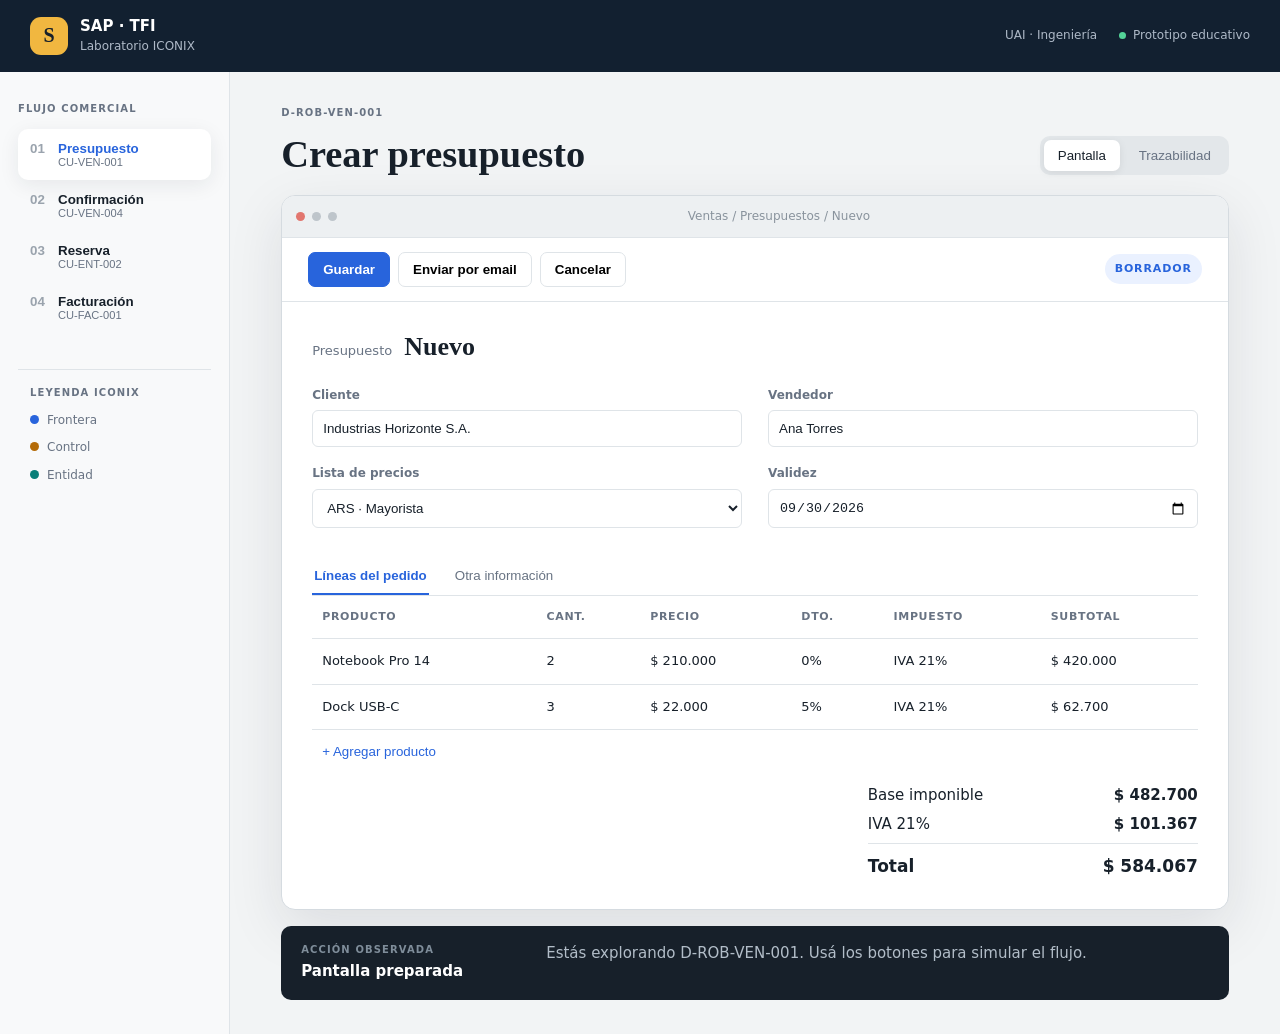
==== prototipo/index.html @ 8faf0b65 "feat(prototipo): agregar pantallas trazables ICONIX Co-authored-by: wsf <alejandro.sartorio@gmail.co" ====
<!doctype html>
<html lang="es">
<head>
  <meta charset="utf-8">
  <meta name="viewport" content="width=device-width, initial-scale=1">
  <meta name="description" content="Prototipo educativo de fronteras ICONIX para SAP-TFI-2026">
  <title>Prototipo ICONIX · SAP-TFI-2026</title>
  <link rel="stylesheet" href="styles.css">
</head>
<body>
  <header class="topbar">
    <a class="brand" href="#presupuesto" aria-label="Ir al inicio">
      <span class="brand-mark">S</span>
      <span><strong>SAP · TFI</strong><small>Laboratorio ICONIX</small></span>
    </a>
    <div class="course"><span>UAI · Ingeniería</span><span class="status-dot">Prototipo educativo</span></div>
  </header>

  <main class="workspace">
    <aside class="sidebar" aria-label="Escenarios">
      <p class="eyebrow">Flujo comercial</p>
      <nav id="scenario-nav">
        <button class="nav-item active" data-scenario="presupuesto"><span>01</span>Presupuesto<small>CU-VEN-001</small></button>
        <button class="nav-item" data-scenario="confirmacion"><span>02</span>Confirmación<small>CU-VEN-004</small></button>
        <button class="nav-item" data-scenario="reserva"><span>03</span>Reserva<small>CU-ENT-002</small></button>
        <button class="nav-item" data-scenario="factura"><span>04</span>Facturación<small>CU-FAC-001</small></button>
      </nav>
      <div class="legend">
        <p class="eyebrow">Leyenda ICONIX</p>
        <span><i class="dot boundary"></i>Frontera</span>
        <span><i class="dot control"></i>Control</span>
        <span><i class="dot entity"></i>Entidad</span>
      </div>
    </aside>

    <section class="stage">
      <div class="stage-heading">
        <div><p class="eyebrow" id="diagram-id">D-ROB-VEN-001</p><h1 id="screen-title">Crear presupuesto</h1></div>
        <div class="view-switch" aria-label="Vista del prototipo">
          <button class="active" data-view="ui">Pantalla</button>
          <button data-view="trace">Trazabilidad</button>
        </div>
      </div>

      <div id="ui-view" class="view active">
        <div class="browser-frame">
          <div class="browser-bar"><span></span><span></span><span></span><p>Ventas / Presupuestos / Nuevo</p></div>
          <div class="app-shell">
            <div class="actionbar">
              <div id="primary-actions"></div>
              <span class="record-state" id="record-state">BORRADOR</span>
            </div>

            <div id="screen-presupuesto" class="screen active">
              <div class="form-title"><span>Presupuesto</span><strong id="order-name">Nuevo</strong></div>
              <div class="form-grid">
                <label>Cliente<input id="customer" value="Industrias Horizonte S.A."></label>
                <label>Vendedor<input value="Ana Torres"></label>
                <label>Lista de precios<select><option>ARS · Mayorista</option></select></label>
                <label>Validez<input type="date" value="2026-09-30"></label>
              </div>
              <div class="tabs"><button class="active">Líneas del pedido</button><button>Otra información</button></div>
              <div class="table-wrap"><table><thead><tr><th>Producto</th><th>Cant.</th><th>Precio</th><th>Dto.</th><th>Impuesto</th><th>Subtotal</th></tr></thead><tbody id="order-lines"></tbody></table></div>
              <button class="text-button" id="add-line">+ Agregar producto</button>
              <div class="totals"><span>Base imponible <b id="untaxed">$ 0</b></span><span>IVA 21% <b id="tax">$ 0</b></span><strong>Total <b id="total">$ 0</b></strong></div>
            </div>

            <div id="screen-confirmacion" class="screen">
              <div class="summary-card"><span class="icon success">✓</span><div><p>Pedido listo para confirmar</p><h2>S00042 · Industrias Horizonte S.A.</h2></div><strong>$ 588.060</strong></div>
              <div class="validation-grid"><article><span>Estado</span><strong>Presupuesto enviado</strong></article><article><span>Líneas</span><strong>2 productos válidos</strong></article><article><span>Stock</span><strong>Se generará una entrega</strong></article><article><span>Facturación</span><strong>Según cantidades entregadas</strong></article></div>
              <div class="callout"><b>Al confirmar</b><p>El sistema cambia el estado del pedido, fija la fecha y genera el picking de almacén.</p></div>
            </div>

            <div id="screen-reserva" class="screen">
              <div class="form-title"><span>Transferencia</span><strong>WH/OUT/00031</strong></div>
              <div class="progress"><span class="done">Pedido</span><span class="active">Reserva</span><span>Preparado</span><span>Entregado</span></div>
              <div class="table-wrap"><table><thead><tr><th>Producto</th><th>Demanda</th><th>Disponible</th><th>Reservado</th><th>Resultado</th></tr></thead><tbody><tr><td>Notebook Pro 14</td><td>2</td><td>5</td><td id="reserved-a">0</td><td><span class="pill waiting" id="reserve-state-a">Pendiente</span></td></tr><tr><td>Dock USB-C</td><td>3</td><td>1</td><td id="reserved-b">0</td><td><span class="pill waiting" id="reserve-state-b">Pendiente</span></td></tr></tbody></table></div>
              <div class="callout warning"><b>Disponibilidad parcial</b><p>La segunda línea puede requerir reabastecimiento según la regla configurada.</p></div>
            </div>

            <div id="screen-factura" class="screen">
              <div class="summary-card"><span class="icon invoice">$</span><div><p>Pedido confirmado</p><h2>S00042 · Pendiente de facturar</h2></div><strong>$ 588.060</strong></div>
              <div class="invoice-options"><label><input type="radio" name="invoice" checked> Factura regular <small>Facturar las líneas disponibles.</small></label><label><input type="radio" name="invoice"> Anticipo porcentual <small>Crear una factura por un porcentaje.</small></label></div>
              <div class="model-preview"><p class="eyebrow">Datos que se crearán</p><div><span>account.move</span><b>Estado: draft</b></div><div><span>account.move.line</span><b>2 líneas</b></div><div><span>account.tax</span><b>IVA 21%</b></div></div>
            </div>
          </div>
        </div>
        <div class="event-log"><div><p class="eyebrow">Acción observada</p><strong id="event-title">Formulario preparado</strong></div><p id="event-detail">Seleccioná una acción para ver su relación con ICONIX.</p></div>
      </div>

      <div id="trace-view" class="view">
        <div class="trace-intro"><p>Esta vista une cada elemento visible con el control que invoca y las entidades que consulta o modifica.</p><a id="diagram-link" href="../diagrams/svg/D-ROB-VEN-001%20%E2%80%94%20Diagrama%20de%20Robustez:%20Crear%20Presupuesto.svg" target="_blank">Abrir diagrama SVG ↗</a></div>
        <div class="trace-grid" id="trace-grid"></div>
      </div>
    </section>
  </main>
  <script src="app.js"></script>
</body>
</html>
---- prototipo/styles.css ----
:root{--ink:#17202a;--muted:#687383;--line:#dfe4e8;--paper:#fff;--canvas:#f2f4f5;--blue:#2864dc;--blue-soft:#eaf1ff;--teal:#087e78;--amber:#b46b07;--red:#b53b45;--shadow:0 18px 55px rgba(25,34,45,.10)}
*{box-sizing:border-box}body{margin:0;background:var(--canvas);color:var(--ink);font:15px/1.45 Inter,ui-sans-serif,system-ui,-apple-system,"Segoe UI",sans-serif}.topbar{height:72px;background:#122030;color:white;display:flex;align-items:center;justify-content:space-between;padding:0 30px;box-shadow:0 1px 0 rgba(255,255,255,.1)}.brand{display:flex;gap:12px;align-items:center;color:white;text-decoration:none}.brand-mark{display:grid;place-items:center;width:38px;height:38px;background:#f1b740;color:#17202a;font:bold 20px Georgia;border-radius:11px}.brand span:last-child{display:flex;flex-direction:column}.brand small,.course{color:#aeb9c7;font-size:12px}.course{display:flex;gap:22px}.status-dot:before{content:"";display:inline-block;width:7px;height:7px;border-radius:50%;background:#53d398;margin-right:7px}.workspace{display:grid;grid-template-columns:230px minmax(0,1fr);min-height:calc(100vh - 72px)}.sidebar{padding:30px 18px;background:#f8f9fa;border-right:1px solid var(--line)}.eyebrow{text-transform:uppercase;letter-spacing:.11em;font-size:10px;font-weight:800;color:var(--muted);margin:0 0 12px}.nav-item{width:100%;border:0;background:transparent;text-align:left;padding:12px;border-radius:10px;color:var(--ink);cursor:pointer;display:grid;grid-template-columns:28px 1fr;font-weight:700}.nav-item span{color:#9aa3ad}.nav-item small{grid-column:2;color:var(--muted);font-weight:500}.nav-item.active{background:white;color:var(--blue);box-shadow:0 5px 20px rgba(25,34,45,.08)}.legend{margin-top:36px;padding:16px 12px;border-top:1px solid var(--line);display:grid;gap:10px}.legend p{margin-bottom:2px}.legend span{font-size:12px;color:var(--muted)}.dot{display:inline-block;width:9px;height:9px;border-radius:50%;margin-right:8px}.boundary{background:var(--blue)}.control{background:var(--amber)}.entity{background:var(--teal)}.stage{padding:34px clamp(20px,4vw,60px);max-width:1400px;width:100%;margin:0 auto}.stage-heading{display:flex;align-items:end;justify-content:space-between;margin-bottom:20px}.stage-heading h1{font:700 clamp(28px,3vw,42px)/1.1 Georgia,serif;margin:0}.view-switch{padding:4px;background:#e3e7ea;border-radius:10px}.view-switch button{border:0;padding:8px 14px;border-radius:7px;background:transparent;color:var(--muted);cursor:pointer}.view-switch button.active{background:white;color:var(--ink);box-shadow:0 2px 8px rgba(0,0,0,.08)}.view{display:none}.view.active{display:block}.browser-frame{background:white;border:1px solid #d5dbe0;border-radius:14px;overflow:hidden;box-shadow:var(--shadow)}.browser-bar{height:42px;background:#edf0f2;display:flex;align-items:center;gap:7px;padding:0 14px;border-bottom:1px solid var(--line)}.browser-bar>span{width:9px;height:9px;border-radius:50%;background:#bec5cb}.browser-bar>span:first-child{background:#e2766f}.browser-bar p{margin:auto;color:#89939d;font-size:12px}.app-shell{min-height:520px}.actionbar{height:64px;display:flex;align-items:center;justify-content:space-between;padding:0 26px;border-bottom:1px solid var(--line)}.actionbar button{border:1px solid var(--line);background:white;padding:9px 14px;border-radius:7px;margin-right:8px;font-weight:700;cursor:pointer}.actionbar button.primary{background:var(--blue);border-color:var(--blue);color:white}.record-state{font-size:11px;font-weight:800;letter-spacing:.08em;color:var(--blue);background:var(--blue-soft);padding:7px 10px;border-radius:20px}.screen{display:none;padding:30px}.screen.active{display:block}.form-title{display:flex;align-items:baseline;gap:12px;margin-bottom:25px}.form-title span{font-size:13px;color:var(--muted)}.form-title strong{font:700 26px Georgia,serif}.form-grid{display:grid;grid-template-columns:repeat(2,minmax(0,1fr));gap:18px 26px}.form-grid label{color:var(--muted);font-size:12px;font-weight:700}.form-grid input,.form-grid select{display:block;width:100%;margin-top:6px;padding:10px;border:1px solid var(--line);border-radius:6px;background:white;color:var(--ink)}.tabs{margin-top:30px;border-bottom:1px solid var(--line)}.tabs button{border:0;background:transparent;padding:10px 2px;margin-right:24px;color:var(--muted)}.tabs button.active{color:var(--blue);border-bottom:2px solid var(--blue);font-weight:700}.table-wrap{overflow-x:auto}table{border-collapse:collapse;width:100%;font-size:13px}th{text-align:left;color:var(--muted);font-size:11px;text-transform:uppercase;letter-spacing:.06em}th,td{padding:13px 10px;border-bottom:1px solid var(--line)}.text-button{border:0;background:transparent;color:var(--blue);padding:14px 10px;cursor:pointer}.totals{margin-left:auto;width:min(330px,100%);display:grid;gap:7px;padding-top:12px}.totals span,.totals strong{display:flex;justify-content:space-between}.totals strong{font-size:17px;border-top:1px solid var(--line);padding-top:10px}.summary-card{display:flex;align-items:center;gap:15px;padding:18px;background:#f8fafb;border:1px solid var(--line);border-radius:10px}.summary-card p,.summary-card h2{margin:0}.summary-card p{color:var(--muted);font-size:12px}.summary-card h2{font-size:17px}.summary-card>strong{margin-left:auto}.icon{display:grid;place-items:center;width:42px;height:42px;border-radius:50%;font-weight:800}.success{background:#ddf5ea;color:#14825e}.invoice{background:var(--blue-soft);color:var(--blue)}.validation-grid{display:grid;grid-template-columns:repeat(2,1fr);gap:14px;margin:24px 0}.validation-grid article{border:1px solid var(--line);border-radius:9px;padding:16px}.validation-grid span{display:block;color:var(--muted);font-size:11px;margin-bottom:5px}.callout{border-left:4px solid var(--blue);background:var(--blue-soft);padding:14px 16px}.callout p{margin:3px 0 0;color:var(--muted)}.callout.warning{border-color:#e39a27;background:#fff5df;margin-top:24px}.progress{display:flex;margin:25px 0}.progress span{flex:1;border-top:3px solid var(--line);padding-top:9px;color:var(--muted);font-size:12px}.progress .done,.progress .active{border-color:var(--blue);color:var(--blue);font-weight:700}.pill{padding:5px 8px;border-radius:14px;font-size:11px}.waiting{background:#f0f2f4;color:#687383}.ok{background:#ddf5ea;color:#087658}.partial{background:#fff0cf;color:#94600b}.invoice-options{display:grid;gap:12px;margin:24px 0}.invoice-options label{display:grid;grid-template-columns:22px 1fr;padding:16px;border:1px solid var(--line);border-radius:9px;font-weight:700}.invoice-options input{grid-row:1/3}.invoice-options small{font-weight:400;color:var(--muted)}.model-preview{background:#182433;color:white;border-radius:10px;padding:18px}.model-preview .eyebrow{color:#9eacba}.model-preview div{display:flex;justify-content:space-between;border-top:1px solid rgba(255,255,255,.12);padding:10px 0;font-family:ui-monospace,monospace;font-size:12px}.model-preview b{color:#8fdfc5}.event-log{margin-top:16px;display:grid;grid-template-columns:220px 1fr;gap:25px;padding:17px 20px;background:#17202a;color:white;border-radius:10px}.event-log p{margin:0;color:#b2bdc8}.event-log .eyebrow{color:#7f8d9a;margin-bottom:4px}.trace-intro{display:flex;justify-content:space-between;align-items:center;background:white;padding:18px 22px;border-radius:12px;margin-bottom:15px}.trace-intro p{margin:0}.trace-intro a{color:var(--blue);font-weight:700;text-decoration:none}.trace-grid{display:grid;gap:12px}.trace-row{display:grid;grid-template-columns:1fr 1fr 1fr;background:white;border:1px solid var(--line);border-radius:10px;overflow:hidden}.trace-cell{padding:18px;border-right:1px solid var(--line)}.trace-cell:last-child{border:0}.trace-cell span{display:block;font-size:10px;text-transform:uppercase;letter-spacing:.08em;font-weight:800;margin-bottom:6px}.trace-cell.boundary-cell span{color:var(--blue)}.trace-cell.control-cell span{color:var(--amber)}.trace-cell.entity-cell span{color:var(--teal)}.trace-cell p{margin:0;color:var(--muted);font-size:13px}
@media(max-width:850px){.workspace{grid-template-columns:1fr}.sidebar{border:0;border-bottom:1px solid var(--line);padding:16px}.sidebar nav{display:flex;overflow:auto;gap:6px}.nav-item{min-width:150px}.legend{display:none}.stage{padding:24px 14px}.form-grid,.validation-grid{grid-template-columns:1fr}.trace-row{grid-template-columns:1fr}.trace-cell{border-right:0;border-bottom:1px solid var(--line)}.event-log{grid-template-columns:1fr;gap:6px}.course{display:none}}
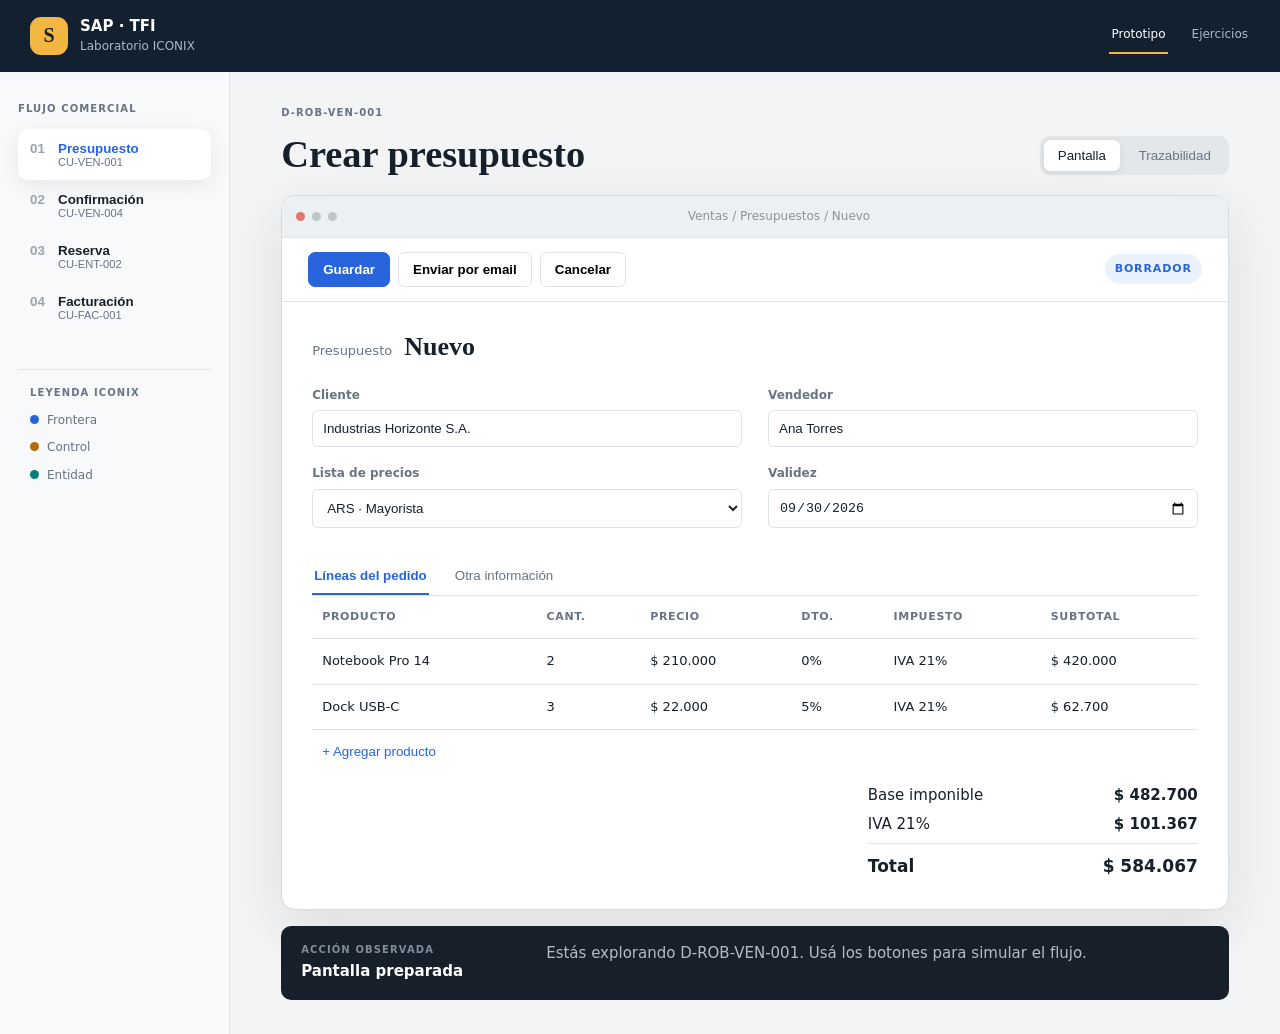
==== commit 3ac76180: "feat(ejercicios): agregar laboratorio interactivo ICONIX Co-authored-by: wsf <alejandro.sartorio@gma" ====
--- a/prototipo/index.html
+++ b/prototipo/index.html
@@ -13,7 +13,7 @@
       <span class="brand-mark">S</span>
       <span><strong>SAP · TFI</strong><small>Laboratorio ICONIX</small></span>
     </a>
-    <div class="course"><span>UAI · Ingeniería</span><span class="status-dot">Prototipo educativo</span></div>
+    <div class="course lab-links"><a class="active" href="index.html">Prototipo</a><a href="ejercicios.html">Ejercicios</a></div>
   </header>
 
   <main class="workspace">
--- a/prototipo/styles.css
+++ b/prototipo/styles.css
@@ -1,3 +1,4 @@
 :root{--ink:#17202a;--muted:#687383;--line:#dfe4e8;--paper:#fff;--canvas:#f2f4f5;--blue:#2864dc;--blue-soft:#eaf1ff;--teal:#087e78;--amber:#b46b07;--red:#b53b45;--shadow:0 18px 55px rgba(25,34,45,.10)}
 *{box-sizing:border-box}body{margin:0;background:var(--canvas);color:var(--ink);font:15px/1.45 Inter,ui-sans-serif,system-ui,-apple-system,"Segoe UI",sans-serif}.topbar{height:72px;background:#122030;color:white;display:flex;align-items:center;justify-content:space-between;padding:0 30px;box-shadow:0 1px 0 rgba(255,255,255,.1)}.brand{display:flex;gap:12px;align-items:center;color:white;text-decoration:none}.brand-mark{display:grid;place-items:center;width:38px;height:38px;background:#f1b740;color:#17202a;font:bold 20px Georgia;border-radius:11px}.brand span:last-child{display:flex;flex-direction:column}.brand small,.course{color:#aeb9c7;font-size:12px}.course{display:flex;gap:22px}.status-dot:before{content:"";display:inline-block;width:7px;height:7px;border-radius:50%;background:#53d398;margin-right:7px}.workspace{display:grid;grid-template-columns:230px minmax(0,1fr);min-height:calc(100vh - 72px)}.sidebar{padding:30px 18px;background:#f8f9fa;border-right:1px solid var(--line)}.eyebrow{text-transform:uppercase;letter-spacing:.11em;font-size:10px;font-weight:800;color:var(--muted);margin:0 0 12px}.nav-item{width:100%;border:0;background:transparent;text-align:left;padding:12px;border-radius:10px;color:var(--ink);cursor:pointer;display:grid;grid-template-columns:28px 1fr;font-weight:700}.nav-item span{color:#9aa3ad}.nav-item small{grid-column:2;color:var(--muted);font-weight:500}.nav-item.active{background:white;color:var(--blue);box-shadow:0 5px 20px rgba(25,34,45,.08)}.legend{margin-top:36px;padding:16px 12px;border-top:1px solid var(--line);display:grid;gap:10px}.legend p{margin-bottom:2px}.legend span{font-size:12px;color:var(--muted)}.dot{display:inline-block;width:9px;height:9px;border-radius:50%;margin-right:8px}.boundary{background:var(--blue)}.control{background:var(--amber)}.entity{background:var(--teal)}.stage{padding:34px clamp(20px,4vw,60px);max-width:1400px;width:100%;margin:0 auto}.stage-heading{display:flex;align-items:end;justify-content:space-between;margin-bottom:20px}.stage-heading h1{font:700 clamp(28px,3vw,42px)/1.1 Georgia,serif;margin:0}.view-switch{padding:4px;background:#e3e7ea;border-radius:10px}.view-switch button{border:0;padding:8px 14px;border-radius:7px;background:transparent;color:var(--muted);cursor:pointer}.view-switch button.active{background:white;color:var(--ink);box-shadow:0 2px 8px rgba(0,0,0,.08)}.view{display:none}.view.active{display:block}.browser-frame{background:white;border:1px solid #d5dbe0;border-radius:14px;overflow:hidden;box-shadow:var(--shadow)}.browser-bar{height:42px;background:#edf0f2;display:flex;align-items:center;gap:7px;padding:0 14px;border-bottom:1px solid var(--line)}.browser-bar>span{width:9px;height:9px;border-radius:50%;background:#bec5cb}.browser-bar>span:first-child{background:#e2766f}.browser-bar p{margin:auto;color:#89939d;font-size:12px}.app-shell{min-height:520px}.actionbar{height:64px;display:flex;align-items:center;justify-content:space-between;padding:0 26px;border-bottom:1px solid var(--line)}.actionbar button{border:1px solid var(--line);background:white;padding:9px 14px;border-radius:7px;margin-right:8px;font-weight:700;cursor:pointer}.actionbar button.primary{background:var(--blue);border-color:var(--blue);color:white}.record-state{font-size:11px;font-weight:800;letter-spacing:.08em;color:var(--blue);background:var(--blue-soft);padding:7px 10px;border-radius:20px}.screen{display:none;padding:30px}.screen.active{display:block}.form-title{display:flex;align-items:baseline;gap:12px;margin-bottom:25px}.form-title span{font-size:13px;color:var(--muted)}.form-title strong{font:700 26px Georgia,serif}.form-grid{display:grid;grid-template-columns:repeat(2,minmax(0,1fr));gap:18px 26px}.form-grid label{color:var(--muted);font-size:12px;font-weight:700}.form-grid input,.form-grid select{display:block;width:100%;margin-top:6px;padding:10px;border:1px solid var(--line);border-radius:6px;background:white;color:var(--ink)}.tabs{margin-top:30px;border-bottom:1px solid var(--line)}.tabs button{border:0;background:transparent;padding:10px 2px;margin-right:24px;color:var(--muted)}.tabs button.active{color:var(--blue);border-bottom:2px solid var(--blue);font-weight:700}.table-wrap{overflow-x:auto}table{border-collapse:collapse;width:100%;font-size:13px}th{text-align:left;color:var(--muted);font-size:11px;text-transform:uppercase;letter-spacing:.06em}th,td{padding:13px 10px;border-bottom:1px solid var(--line)}.text-button{border:0;background:transparent;color:var(--blue);padding:14px 10px;cursor:pointer}.totals{margin-left:auto;width:min(330px,100%);display:grid;gap:7px;padding-top:12px}.totals span,.totals strong{display:flex;justify-content:space-between}.totals strong{font-size:17px;border-top:1px solid var(--line);padding-top:10px}.summary-card{display:flex;align-items:center;gap:15px;padding:18px;background:#f8fafb;border:1px solid var(--line);border-radius:10px}.summary-card p,.summary-card h2{margin:0}.summary-card p{color:var(--muted);font-size:12px}.summary-card h2{font-size:17px}.summary-card>strong{margin-left:auto}.icon{display:grid;place-items:center;width:42px;height:42px;border-radius:50%;font-weight:800}.success{background:#ddf5ea;color:#14825e}.invoice{background:var(--blue-soft);color:var(--blue)}.validation-grid{display:grid;grid-template-columns:repeat(2,1fr);gap:14px;margin:24px 0}.validation-grid article{border:1px solid var(--line);border-radius:9px;padding:16px}.validation-grid span{display:block;color:var(--muted);font-size:11px;margin-bottom:5px}.callout{border-left:4px solid var(--blue);background:var(--blue-soft);padding:14px 16px}.callout p{margin:3px 0 0;color:var(--muted)}.callout.warning{border-color:#e39a27;background:#fff5df;margin-top:24px}.progress{display:flex;margin:25px 0}.progress span{flex:1;border-top:3px solid var(--line);padding-top:9px;color:var(--muted);font-size:12px}.progress .done,.progress .active{border-color:var(--blue);color:var(--blue);font-weight:700}.pill{padding:5px 8px;border-radius:14px;font-size:11px}.waiting{background:#f0f2f4;color:#687383}.ok{background:#ddf5ea;color:#087658}.partial{background:#fff0cf;color:#94600b}.invoice-options{display:grid;gap:12px;margin:24px 0}.invoice-options label{display:grid;grid-template-columns:22px 1fr;padding:16px;border:1px solid var(--line);border-radius:9px;font-weight:700}.invoice-options input{grid-row:1/3}.invoice-options small{font-weight:400;color:var(--muted)}.model-preview{background:#182433;color:white;border-radius:10px;padding:18px}.model-preview .eyebrow{color:#9eacba}.model-preview div{display:flex;justify-content:space-between;border-top:1px solid rgba(255,255,255,.12);padding:10px 0;font-family:ui-monospace,monospace;font-size:12px}.model-preview b{color:#8fdfc5}.event-log{margin-top:16px;display:grid;grid-template-columns:220px 1fr;gap:25px;padding:17px 20px;background:#17202a;color:white;border-radius:10px}.event-log p{margin:0;color:#b2bdc8}.event-log .eyebrow{color:#7f8d9a;margin-bottom:4px}.trace-intro{display:flex;justify-content:space-between;align-items:center;background:white;padding:18px 22px;border-radius:12px;margin-bottom:15px}.trace-intro p{margin:0}.trace-intro a{color:var(--blue);font-weight:700;text-decoration:none}.trace-grid{display:grid;gap:12px}.trace-row{display:grid;grid-template-columns:1fr 1fr 1fr;background:white;border:1px solid var(--line);border-radius:10px;overflow:hidden}.trace-cell{padding:18px;border-right:1px solid var(--line)}.trace-cell:last-child{border:0}.trace-cell span{display:block;font-size:10px;text-transform:uppercase;letter-spacing:.08em;font-weight:800;margin-bottom:6px}.trace-cell.boundary-cell span{color:var(--blue)}.trace-cell.control-cell span{color:var(--amber)}.trace-cell.entity-cell span{color:var(--teal)}.trace-cell p{margin:0;color:var(--muted);font-size:13px}
+.lab-links a{color:#aeb9c7;text-decoration:none;padding:8px 2px}.lab-links a.active{color:#fff;border-bottom:2px solid #f1b740}
 @media(max-width:850px){.workspace{grid-template-columns:1fr}.sidebar{border:0;border-bottom:1px solid var(--line);padding:16px}.sidebar nav{display:flex;overflow:auto;gap:6px}.nav-item{min-width:150px}.legend{display:none}.stage{padding:24px 14px}.form-grid,.validation-grid{grid-template-columns:1fr}.trace-row{grid-template-columns:1fr}.trace-cell{border-right:0;border-bottom:1px solid var(--line)}.event-log{grid-template-columns:1fr;gap:6px}.course{display:none}}
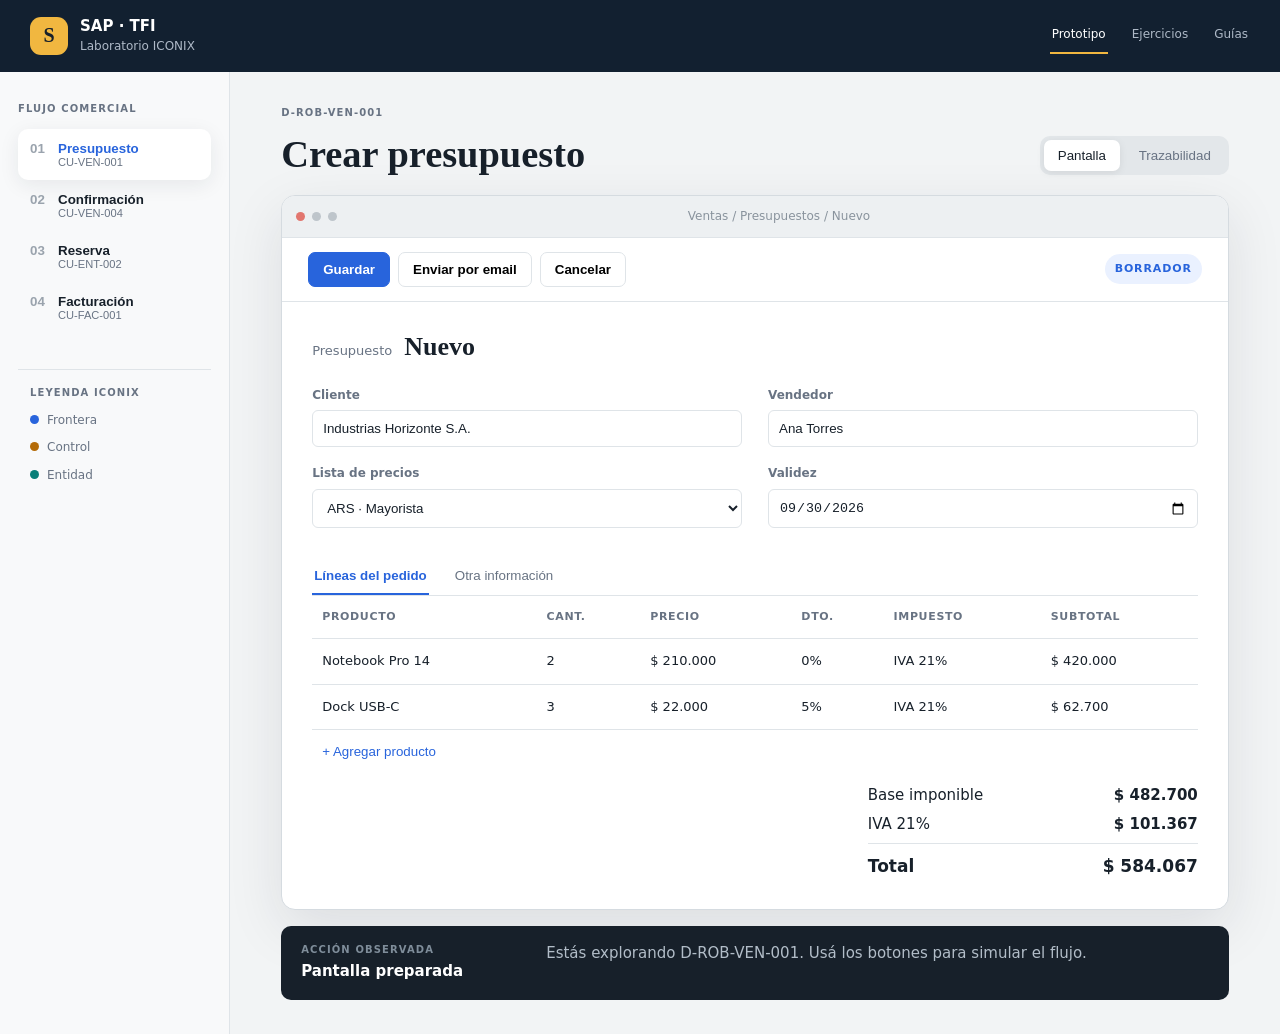
==== commit f96428cf: "feat(guias): agregar resolución paso a paso Co-authored-by: wsf <alejandro.sartorio@gmail.com> Signe" ====
--- a/prototipo/index.html
+++ b/prototipo/index.html
@@ -13,7 +13,7 @@
       <span class="brand-mark">S</span>
       <span><strong>SAP · TFI</strong><small>Laboratorio ICONIX</small></span>
     </a>
-    <div class="course lab-links"><a class="active" href="index.html">Prototipo</a><a href="ejercicios.html">Ejercicios</a></div>
+    <div class="course lab-links"><a class="active" href="index.html">Prototipo</a><a href="ejercicios.html">Ejercicios</a><a href="guias.html">Guías</a></div>
   </header>
 
   <main class="workspace">
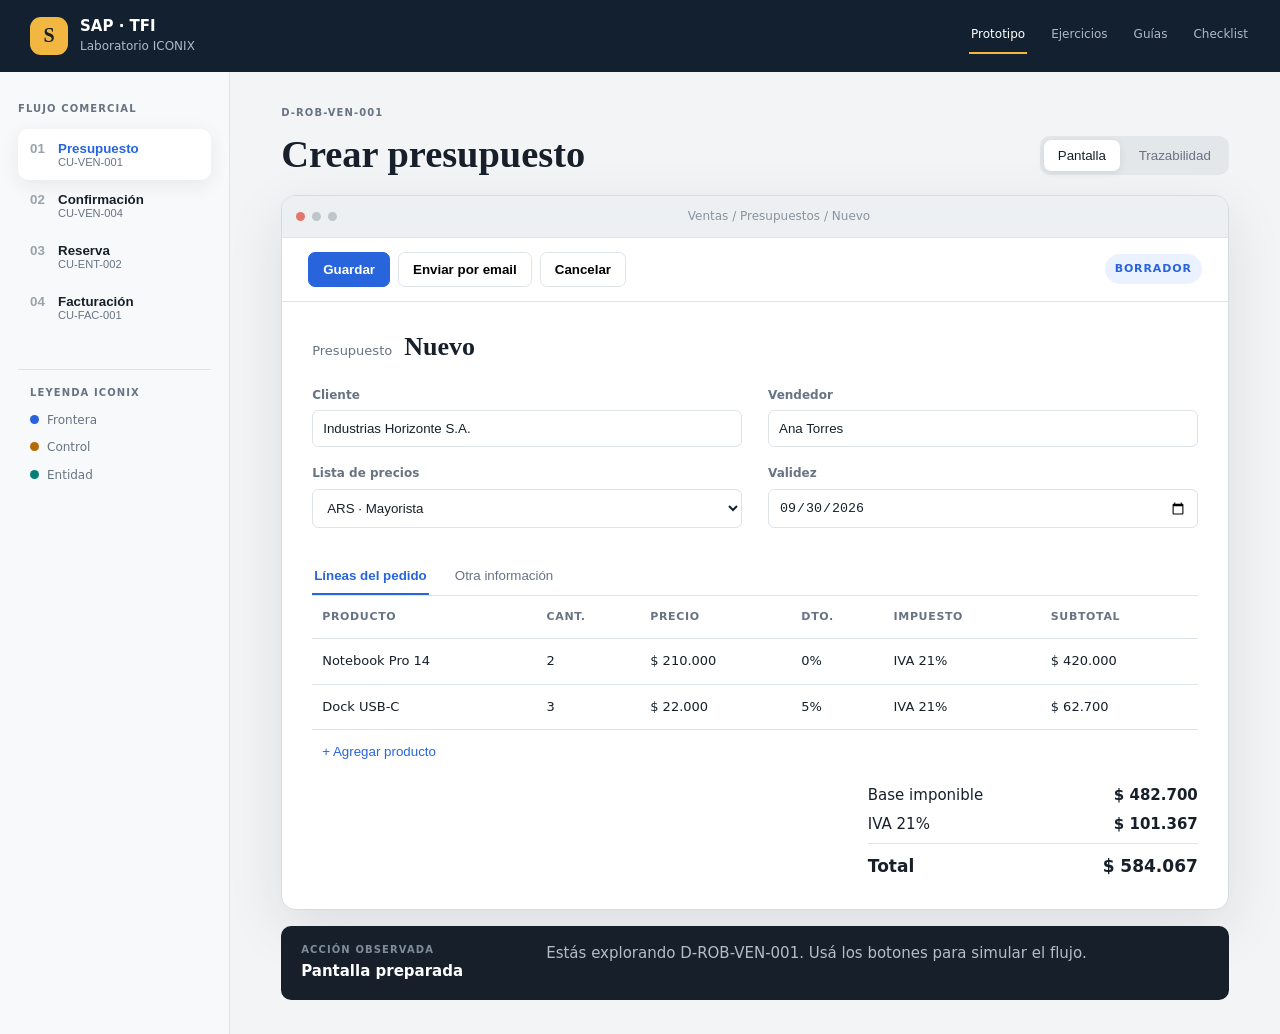
==== commit e04b30b3: "feat: agregar checklist interactiva del TP Co-authored-by: wsf <alejandro.sartorio@gmail.com> Signed" ====
--- a/prototipo/index.html
+++ b/prototipo/index.html
@@ -13,7 +13,7 @@
       <span class="brand-mark">S</span>
       <span><strong>SAP · TFI</strong><small>Laboratorio ICONIX</small></span>
     </a>
-    <div class="course lab-links"><a class="active" href="index.html">Prototipo</a><a href="ejercicios.html">Ejercicios</a><a href="guias.html">Guías</a></div>
+    <div class="course lab-links"><a class="active" href="index.html">Prototipo</a><a href="ejercicios.html">Ejercicios</a><a href="guias.html">Guías</a><a href="checklist.html">Checklist</a></div>
   </header>
 
   <main class="workspace">
